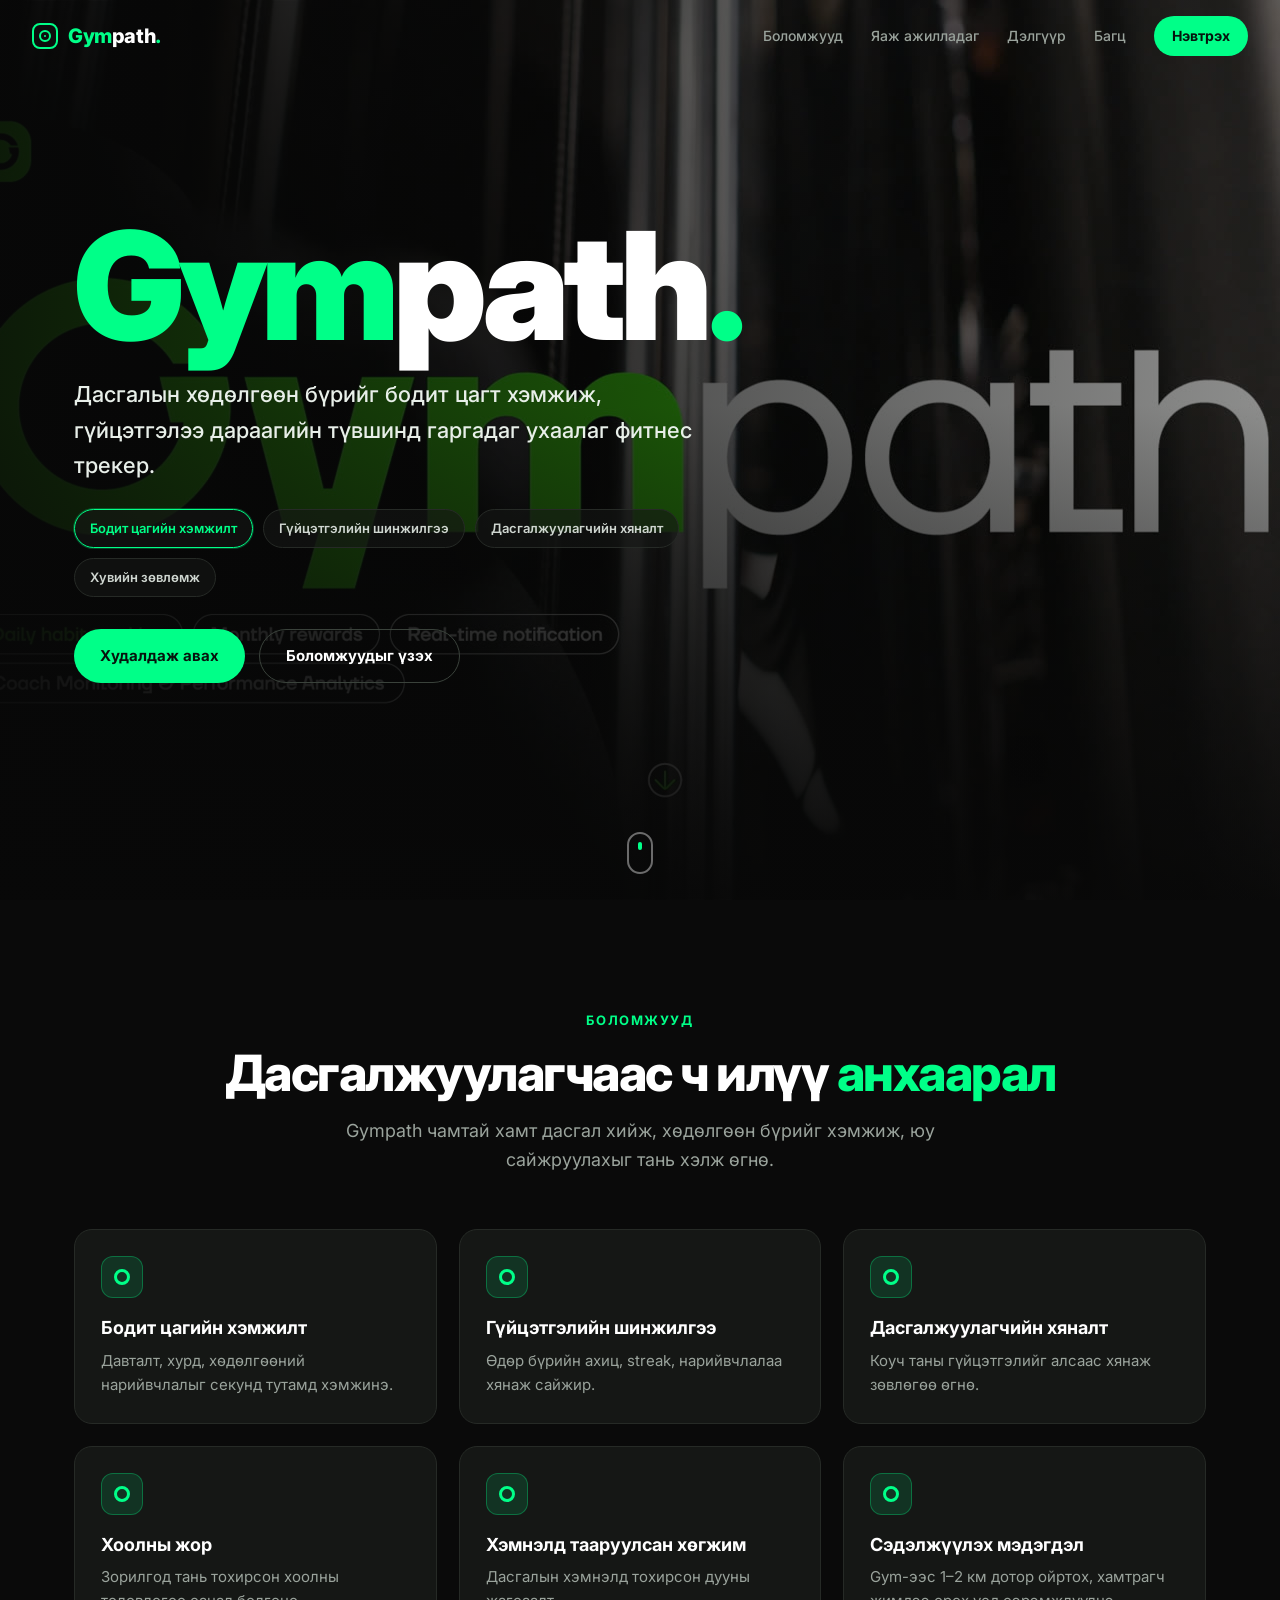
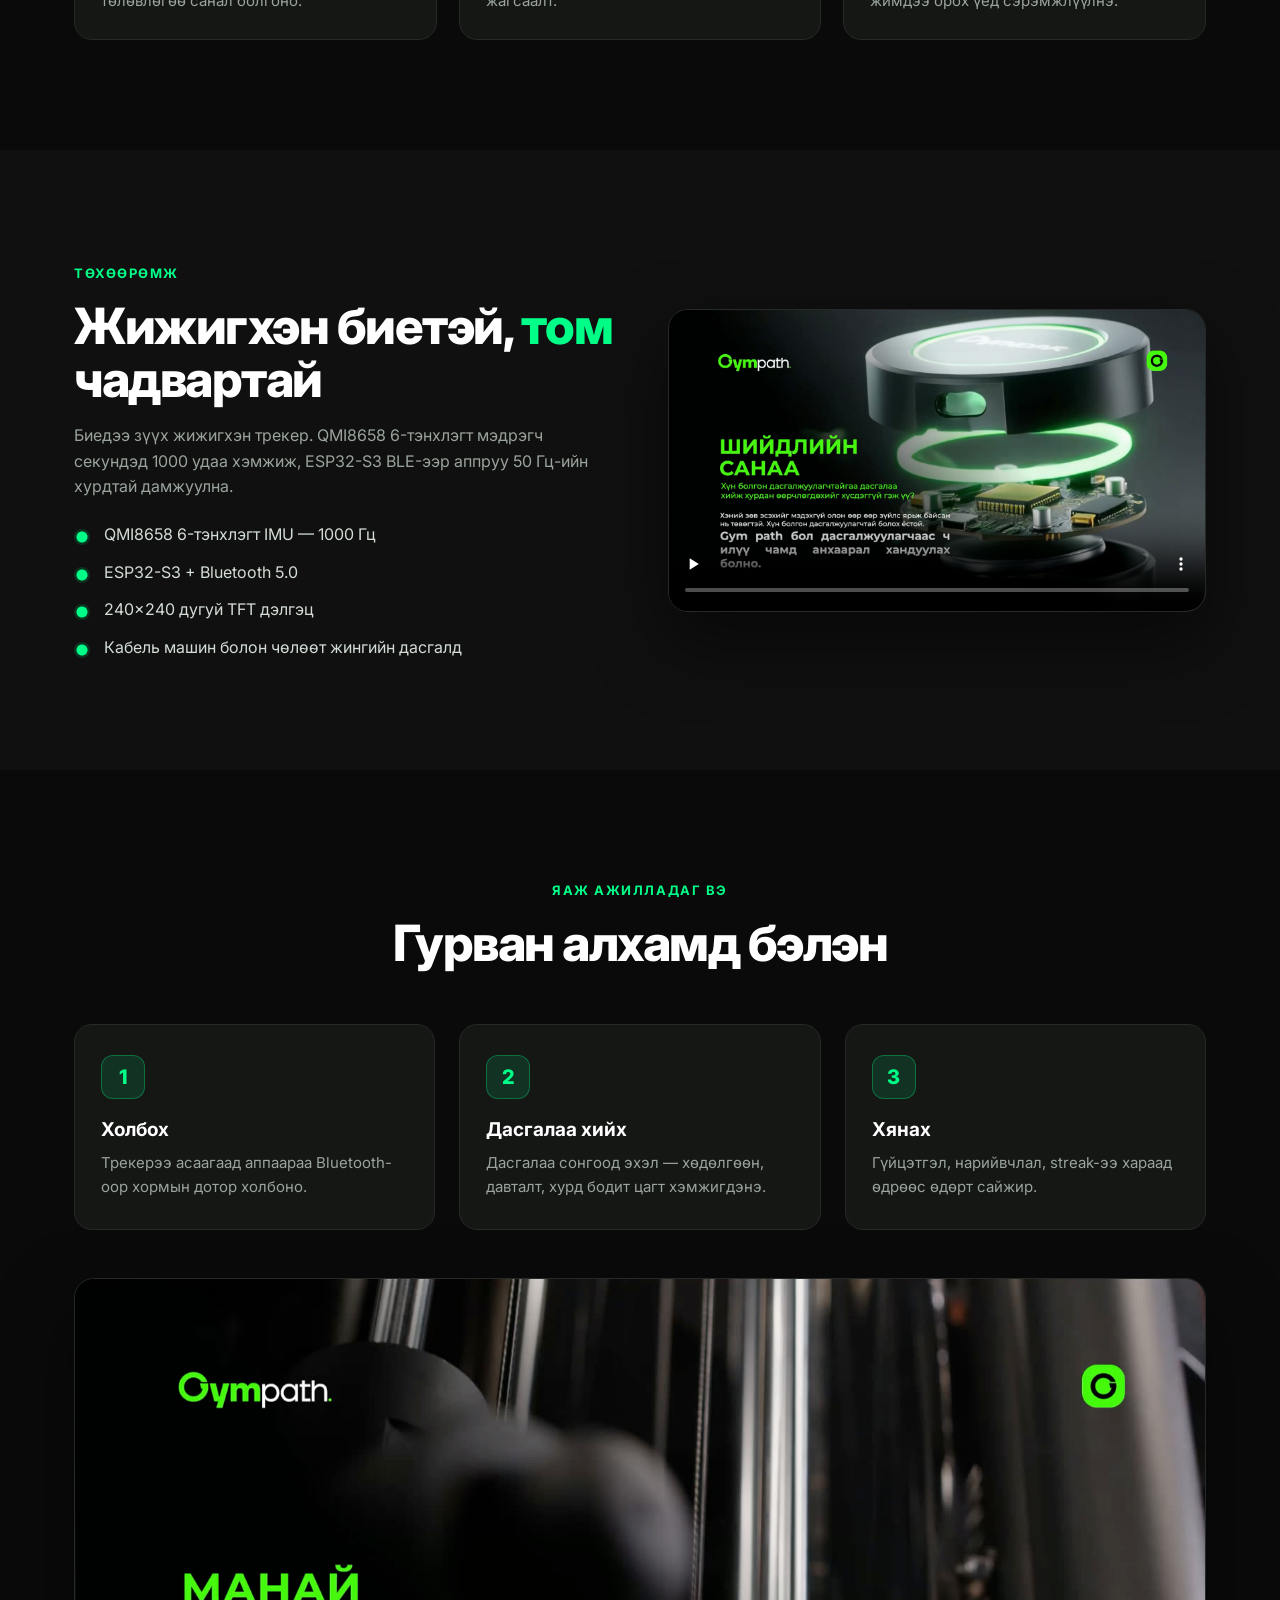
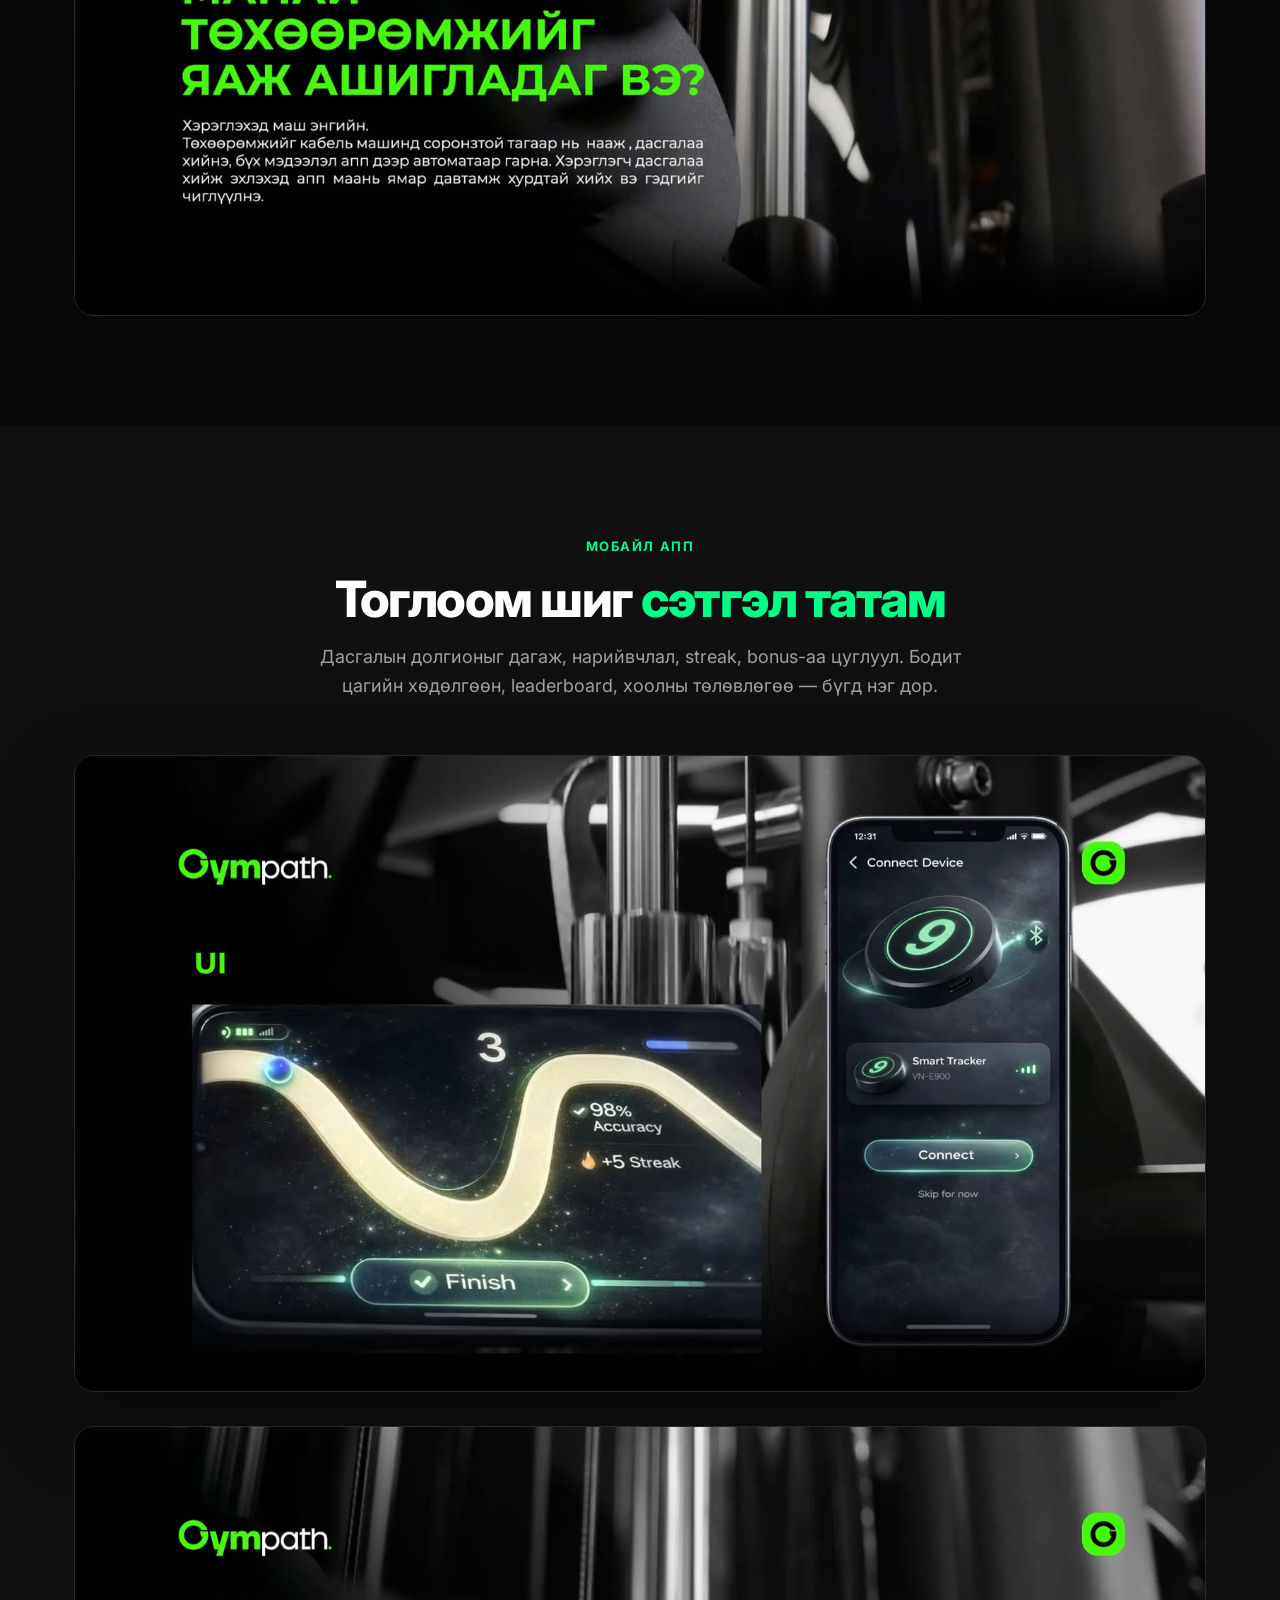
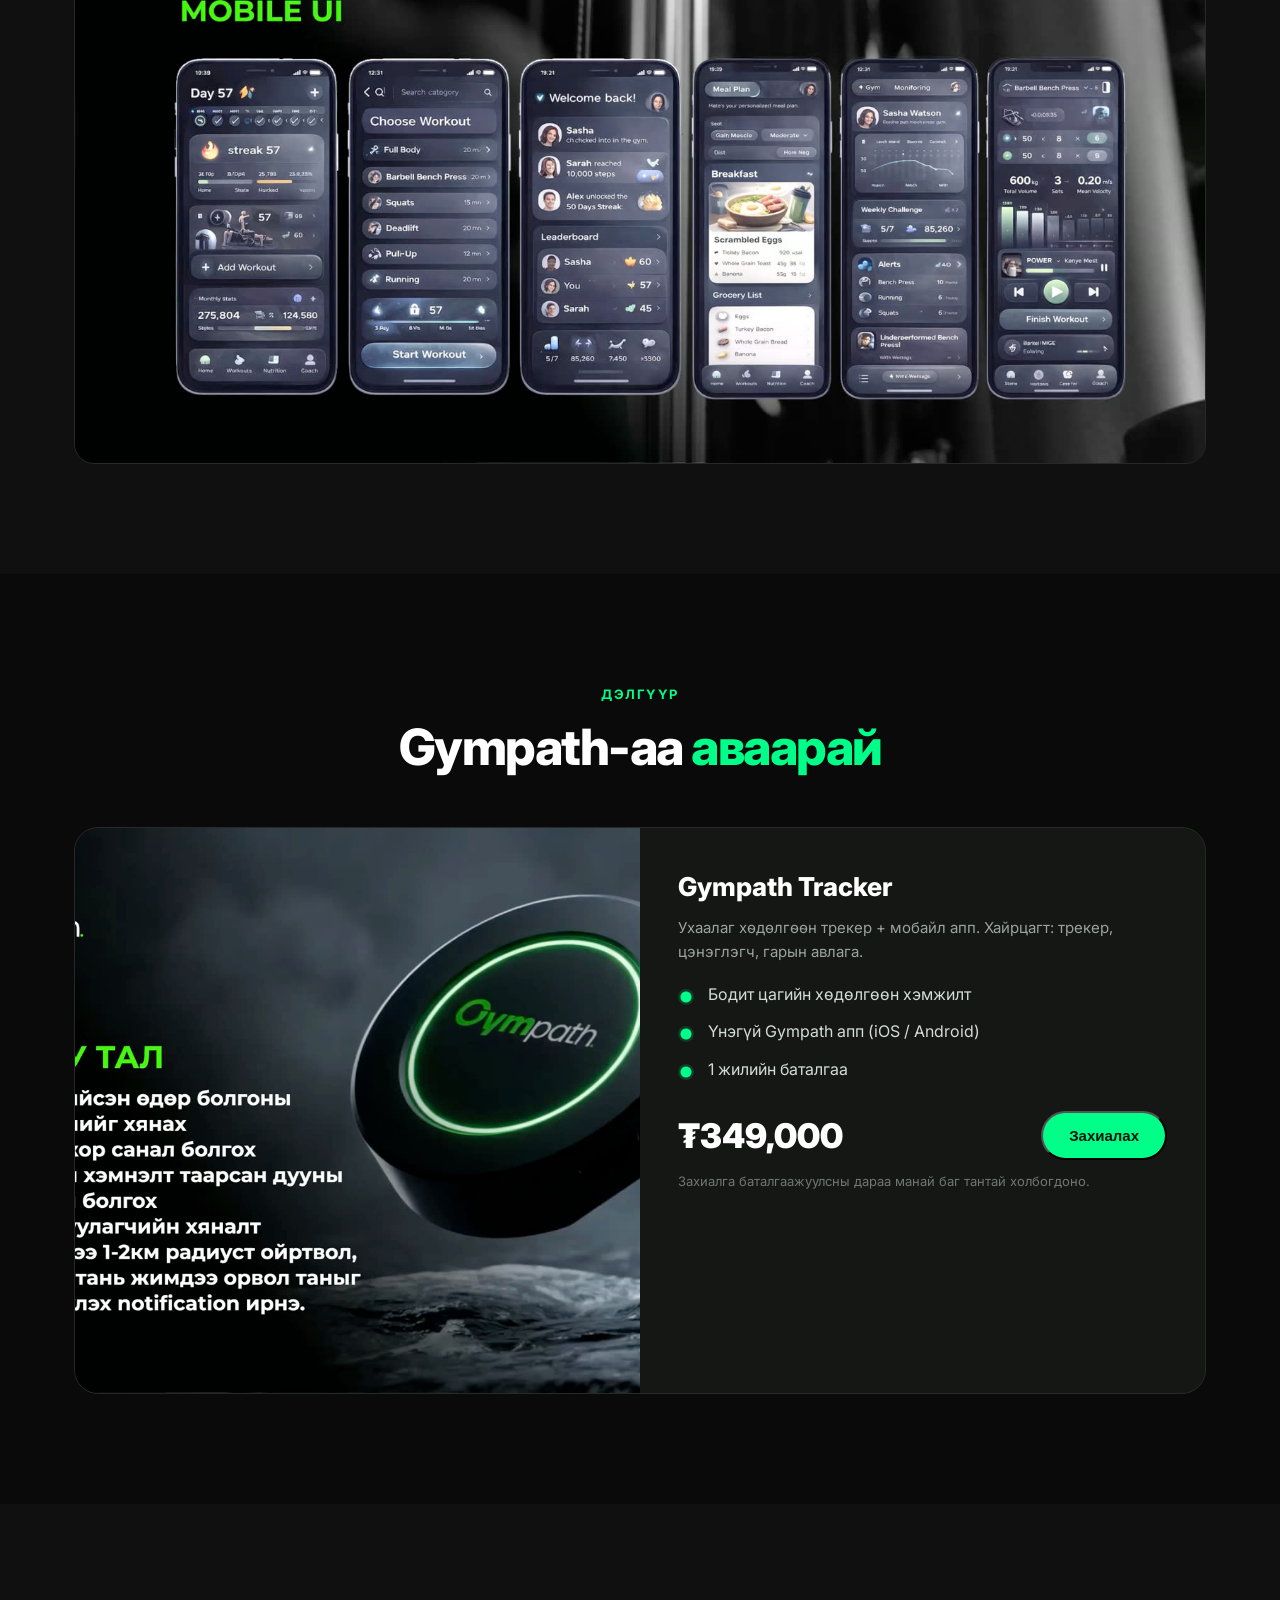
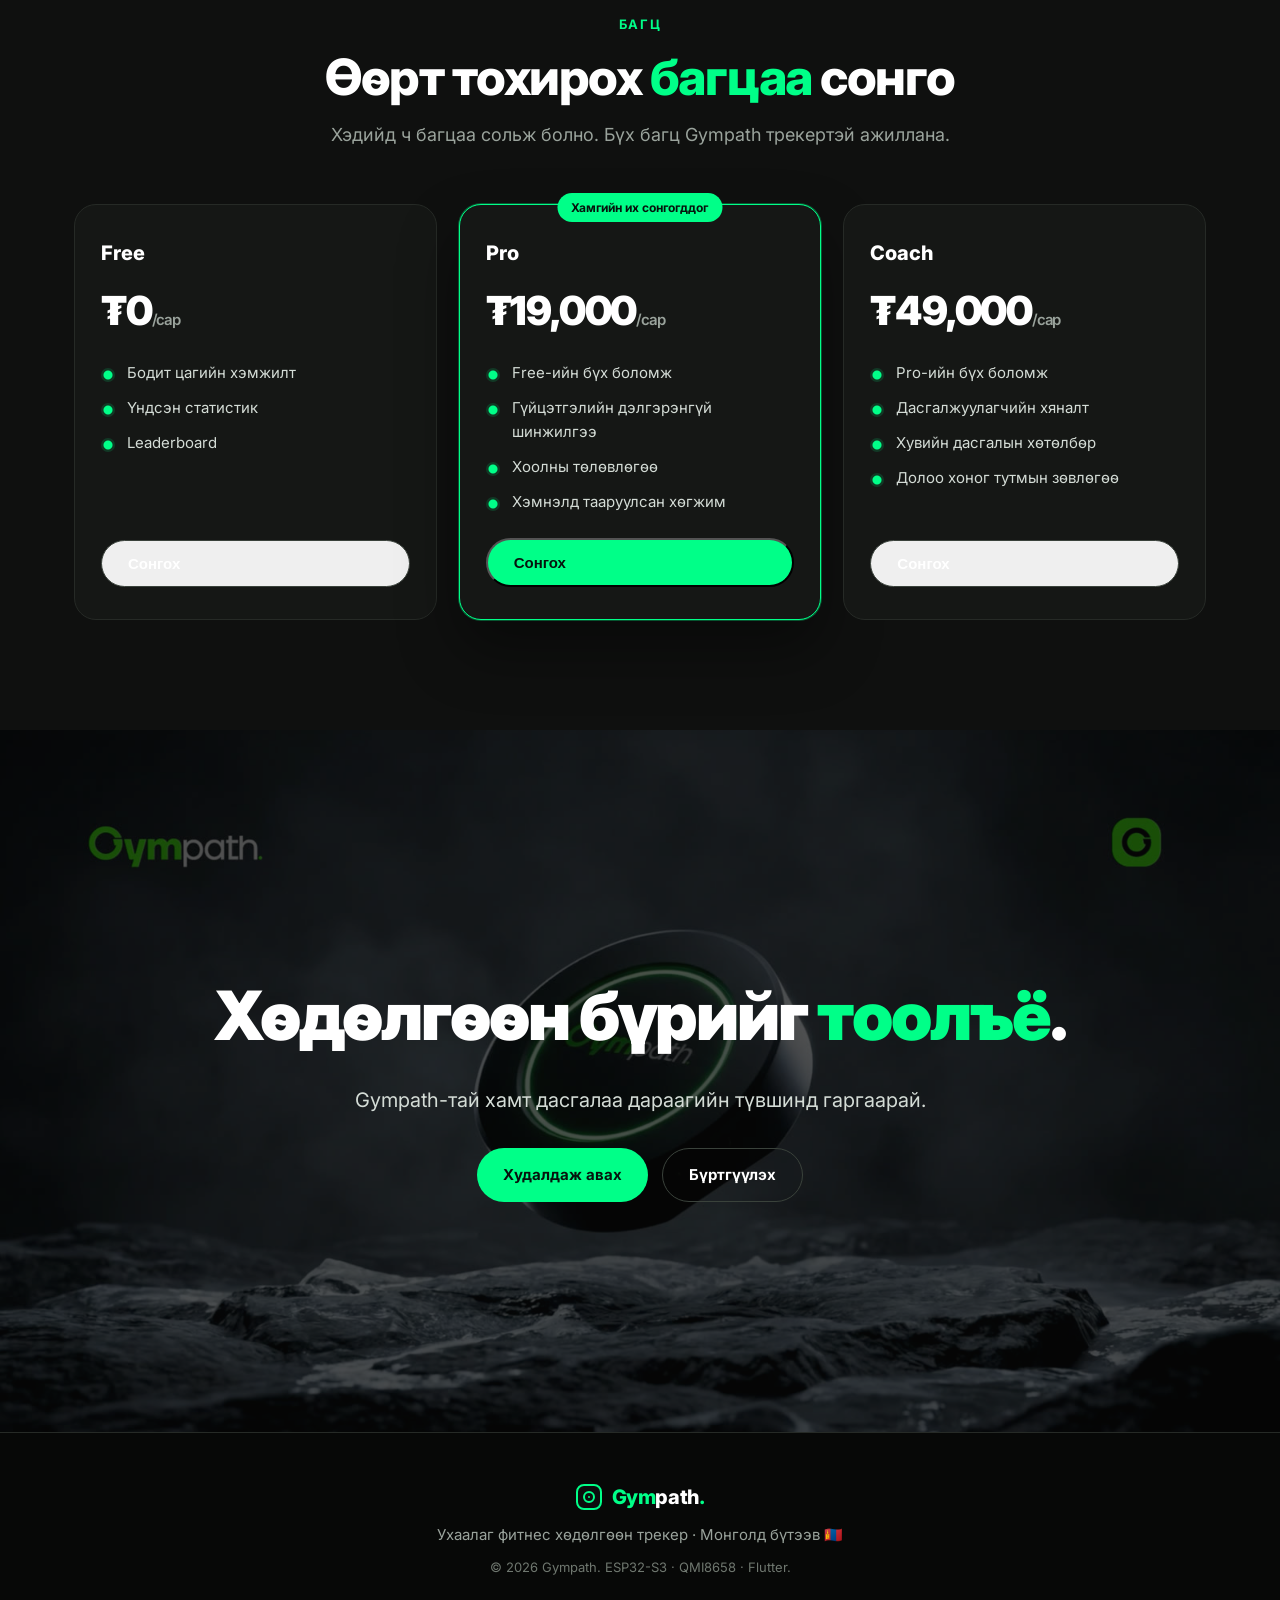
==== index.html @ ac793d1d "Gympath customer landing site: shop, subscription, account, profile" ====
<!DOCTYPE html>
<html lang="mn">
<head>
  <meta charset="UTF-8" />
  <meta name="viewport" content="width=device-width, initial-scale=1.0" />
  <title>Gympath — Ухаалаг фитнес хөдөлгөөн трекер</title>
  <meta name="description" content="Gympath ухаалаг фитнес трекер — дасгалын хөдөлгөөнийг бодит цагт хэмжиж, гүйцэтгэл, давталт, хурдыг тань хянана. Худалдан авах, багц сонгох, бүртгүүлэх." />
  <meta property="og:title" content="Gympath — Ухаалаг фитнес трекер" />
  <meta property="og:description" content="Дасгалын хөдөлгөөнийг бодит цагт хэмждэг ухаалаг трекер." />
  <meta property="og:image" content="assets/img/slide1.jpg" />
  <link rel="icon" href="assets/favicon.svg" type="image/svg+xml" />
  <link rel="preconnect" href="https://fonts.googleapis.com" />
  <link rel="preconnect" href="https://fonts.gstatic.com" crossorigin />
  <link href="https://fonts.googleapis.com/css2?family=Inter:wght@400;500;600;700;800;900&display=swap" rel="stylesheet" />
  <link rel="stylesheet" href="assets/css/style.css" />
</head>
<body>
  <header class="nav" id="nav">
    <a class="brand" href="index.html" aria-label="Gympath">
      <span class="brand-mark" aria-hidden="true"></span>
      <span class="brand-word"><span class="g">Gym</span>path<span class="dot">.</span></span>
    </a>
    <nav class="nav-links">
      <a href="#features">Боломжууд</a>
      <a href="#how">Яаж ажилладаг</a>
      <a href="#shop">Дэлгүүр</a>
      <a href="#plans">Багц</a>
      <span id="navAuth"></span>
    </nav>
  </header>

  <!-- HERO -->
  <section class="hero" id="top">
    <video class="hero-video" autoplay muted loop playsinline poster="assets/img/slide1.jpg">
      <source src="assets/video/slide1.mp4" type="video/mp4" />
    </video>
    <div class="hero-overlay"></div>
    <div class="hero-content reveal">
      <div class="hero-logo"><span class="g">Gym</span><span class="w">path</span><span class="dot">.</span></div>
      <p class="hero-tagline">Дасгалын хөдөлгөөн бүрийг бодит цагт хэмжиж, гүйцэтгэлээ
        дараагийн түвшинд гаргадаг ухаалаг фитнес трекер.</p>
      <div class="pills">
        <span class="pill on">Бодит цагийн хэмжилт</span>
        <span class="pill">Гүйцэтгэлийн шинжилгээ</span>
        <span class="pill">Дасгалжуулагчийн хяналт</span>
        <span class="pill">Хувийн зөвлөмж</span>
      </div>
      <div class="hero-actions">
        <a class="btn btn-primary" href="#shop">Худалдаж авах</a>
        <a class="btn btn-ghost" href="#features">Боломжуудыг үзэх</a>
      </div>
    </div>
    <a class="scroll-hint" href="#features" aria-label="Доош"><span></span></a>
  </section>

  <!-- FEATURES -->
  <section class="section" id="features">
    <div class="wrap">
      <div class="head reveal">
        <span class="eyebrow">Боломжууд</span>
        <h2 class="title">Дасгалжуулагчаас ч илүү <span class="accent">анхаарал</span></h2>
        <p class="lead">Gympath чамтай хамт дасгал хийж, хөдөлгөөн бүрийг хэмжиж, юу сайжруулахыг тань хэлж өгнө.</p>
      </div>
      <div class="feature-grid">
        <div class="fcard reveal"><span class="ic"></span><h3>Бодит цагийн хэмжилт</h3><p>Давталт, хурд, хөдөлгөөний нарийвчлалыг секунд тутамд хэмжинэ.</p></div>
        <div class="fcard reveal"><span class="ic"></span><h3>Гүйцэтгэлийн шинжилгээ</h3><p>Өдөр бүрийн ахиц, streak, нарийвчлалаа хянаж сайжир.</p></div>
        <div class="fcard reveal"><span class="ic"></span><h3>Дасгалжуулагчийн хяналт</h3><p>Коуч таны гүйцэтгэлийг алсаас хянаж зөвлөгөө өгнө.</p></div>
        <div class="fcard reveal"><span class="ic"></span><h3>Хоолны жор</h3><p>Зорилгод тань тохирсон хоолны төлөвлөгөө санал болгоно.</p></div>
        <div class="fcard reveal"><span class="ic"></span><h3>Хэмнэлд тааруулсан хөгжим</h3><p>Дасгалын хэмнэлд тохирсон дууны жагсаалт.</p></div>
        <div class="fcard reveal"><span class="ic"></span><h3>Сэдэлжүүлэх мэдэгдэл</h3><p>Gym-ээс 1–2 км дотор ойртох, хамтрагч жимдээ орох үед сэрэмжлүүлнэ.</p></div>
      </div>
    </div>
  </section>

  <!-- PRODUCT BAND -->
  <section class="section alt" id="product">
    <div class="wrap two-col">
      <div class="col reveal">
        <span class="eyebrow">Төхөөрөмж</span>
        <h2 class="title">Жижигхэн биетэй, <span class="accent">том</span> чадвартай</h2>
        <p class="body">Биедээ зүүх жижигхэн трекер. QMI8658 6-тэнхлэгт мэдрэгч секундэд 1000 удаа
          хэмжиж, ESP32-S3 BLE-ээр аппруу 50 Гц-ийн хурдтай дамжуулна.</p>
        <ul class="checks">
          <li>QMI8658 6-тэнхлэгт IMU — 1000 Гц</li>
          <li>ESP32-S3 + Bluetooth 5.0</li>
          <li>240×240 дугуй TFT дэлгэц</li>
          <li>Кабель машин болон чөлөөт жингийн дасгалд</li>
        </ul>
      </div>
      <div class="col reveal">
        <div class="media-card">
          <video controls preload="none" playsinline poster="assets/img/slide3.jpg">
            <source src="assets/video/slide3.mp4" type="video/mp4" />
          </video>
        </div>
      </div>
    </div>
  </section>

  <!-- HOW -->
  <section class="section" id="how">
    <div class="wrap">
      <div class="head reveal">
        <span class="eyebrow">Яаж ажилладаг вэ</span>
        <h2 class="title">Гурван алхамд бэлэн</h2>
      </div>
      <div class="steps">
        <div class="step reveal"><span class="step-n">1</span><h3>Холбох</h3><p>Трекерээ асаагаад аппаараа Bluetooth-оор хормын дотор холбоно.</p></div>
        <div class="step reveal"><span class="step-n">2</span><h3>Дасгалаа хийх</h3><p>Дасгалаа сонгоод эхэл — хөдөлгөөн, давталт, хурд бодит цагт хэмжигдэнэ.</p></div>
        <div class="step reveal"><span class="step-n">3</span><h3>Хянах</h3><p>Гүйцэтгэл, нарийвчлал, streak-ээ хараад өдрөөс өдөрт сайжир.</p></div>
      </div>
      <div class="media-card wide reveal">
        <video controls preload="none" playsinline poster="assets/img/slide4.jpg">
          <source src="assets/video/slide4.mp4" type="video/mp4" />
        </video>
      </div>
    </div>
  </section>

  <!-- APP -->
  <section class="section alt" id="app">
    <div class="wrap">
      <div class="head reveal">
        <span class="eyebrow">Мобайл апп</span>
        <h2 class="title">Тоглоом шиг <span class="accent">сэтгэл татам</span></h2>
        <p class="lead">Дасгалын долгионыг дагаж, нарийвчлал, streak, bonus-аа цуглуул. Бодит цагийн
          хөдөлгөөн, leaderboard, хоолны төлөвлөгөө — бүгд нэг дор.</p>
      </div>
      <div class="media-card wide reveal">
        <video controls preload="none" playsinline poster="assets/img/slide5.jpg">
          <source src="assets/video/slide5.mp4" type="video/mp4" />
        </video>
      </div>
      <figure class="shot reveal">
        <img src="assets/img/slide12.jpg" alt="Gympath мобайл аппын дэлгэцүүд" loading="lazy" />
      </figure>
    </div>
  </section>

  <!-- SHOP -->
  <section class="section" id="shop">
    <div class="wrap">
      <div class="head reveal">
        <span class="eyebrow">Дэлгүүр</span>
        <h2 class="title">Gympath-аа <span class="accent">аваарай</span></h2>
      </div>
      <div class="shop-card reveal">
        <div class="shop-media">
          <video autoplay muted loop playsinline poster="assets/img/slide6.jpg">
            <source src="assets/video/slide6.mp4" type="video/mp4" />
          </video>
        </div>
        <div class="shop-info">
          <h3>Gympath Tracker</h3>
          <p class="muted">Ухаалаг хөдөлгөөн трекер + мобайл апп. Хайрцагт: трекер, цэнэглэгч, гарын авлага.</p>
          <ul class="checks">
            <li>Бодит цагийн хөдөлгөөн хэмжилт</li>
            <li>Үнэгүй Gympath апп (iOS / Android)</li>
            <li>1 жилийн баталгаа</li>
          </ul>
          <div class="price-row">
            <div class="price">₮349,000</div>
            <button class="btn btn-primary" data-buy="Gympath Tracker" data-price="349000">Захиалах</button>
          </div>
          <p class="muted small">Захиалга баталгаажуулсны дараа манай баг тантай холбогдоно.</p>
        </div>
      </div>
    </div>
  </section>

  <!-- PLANS -->
  <section class="section alt" id="plans">
    <div class="wrap">
      <div class="head reveal">
        <span class="eyebrow">Багц</span>
        <h2 class="title">Өөрт тохирох <span class="accent">багцаа</span> сонго</h2>
        <p class="lead">Хэдийд ч багцаа сольж болно. Бүх багц Gympath трекертэй ажиллана.</p>
      </div>
      <div class="plan-grid">
        <div class="plan reveal">
          <h3>Free</h3>
          <div class="plan-price">₮0<small>/сар</small></div>
          <ul>
            <li>Бодит цагийн хэмжилт</li>
            <li>Үндсэн статистик</li>
            <li>Leaderboard</li>
          </ul>
          <button class="btn btn-ghost" data-plan="Free">Сонгох</button>
        </div>
        <div class="plan featured reveal">
          <span class="plan-badge">Хамгийн их сонгогддог</span>
          <h3>Pro</h3>
          <div class="plan-price">₮19,000<small>/сар</small></div>
          <ul>
            <li>Free-ийн бүх боломж</li>
            <li>Гүйцэтгэлийн дэлгэрэнгүй шинжилгээ</li>
            <li>Хоолны төлөвлөгөө</li>
            <li>Хэмнэлд тааруулсан хөгжим</li>
          </ul>
          <button class="btn btn-primary" data-plan="Pro">Сонгох</button>
        </div>
        <div class="plan reveal">
          <h3>Coach</h3>
          <div class="plan-price">₮49,000<small>/сар</small></div>
          <ul>
            <li>Pro-ийн бүх боломж</li>
            <li>Дасгалжуулагчийн хяналт</li>
            <li>Хувийн дасгалын хөтөлбөр</li>
            <li>Долоо хоног тутмын зөвлөгөө</li>
          </ul>
          <button class="btn btn-ghost" data-plan="Coach">Сонгох</button>
        </div>
      </div>
    </div>
  </section>

  <!-- CTA -->
  <section class="cta" id="cta">
    <video class="cta-video" autoplay muted loop playsinline poster="assets/img/slide14.jpg">
      <source src="assets/video/slide14.mp4" type="video/mp4" />
    </video>
    <div class="cta-overlay"></div>
    <div class="cta-content reveal">
      <h2>Хөдөлгөөн бүрийг <span class="accent">тоолъё</span>.</h2>
      <p>Gympath-тай хамт дасгалаа дараагийн түвшинд гаргаарай.</p>
      <div class="hero-actions">
        <a class="btn btn-primary" href="#shop">Худалдаж авах</a>
        <a class="btn btn-ghost" href="account.html">Бүртгүүлэх</a>
      </div>
    </div>
  </section>

  <footer class="footer">
    <div class="wrap foot">
      <a class="brand" href="index.html">
        <span class="brand-mark" aria-hidden="true"></span>
        <span class="brand-word"><span class="g">Gym</span>path<span class="dot">.</span></span>
      </a>
      <p class="muted">Ухаалаг фитнес хөдөлгөөн трекер · Монголд бүтээв 🇲🇳</p>
      <p class="muted small">© <span id="year"></span> Gympath. ESP32-S3 · QMI8658 · Flutter.</p>
    </div>
  </footer>

  <div id="toast" class="toast" role="status" aria-live="polite"></div>

  <script src="assets/js/auth.js"></script>
  <script src="assets/js/main.js"></script>
</body>
</html>
---- assets/css/style.css ----
:root{
  --bg:#0a0a0a; --bg2:#0f100f; --card:#151715; --line:#262a26;
  --green:#00ff88; --green-dim:#00cc6a; --text:#ffffff; --muted:#9aa39c;
  --maxw:1180px;
}
*{box-sizing:border-box;margin:0;padding:0}
html{scroll-behavior:smooth}
body{
  background:var(--bg); color:var(--text);
  font-family:'Inter',system-ui,-apple-system,Segoe UI,Roboto,sans-serif;
  line-height:1.6; -webkit-font-smoothing:antialiased; overflow-x:hidden;
}
a{color:inherit;text-decoration:none}
img,video{display:block;max-width:100%}
.accent{color:var(--green)}
.wrap{max-width:var(--maxw);margin:0 auto;padding:0 24px;width:100%}

/* ---------- brand ---------- */
.brand{display:flex;align-items:center;gap:10px;font-weight:800}
.brand-mark{width:26px;height:26px;border-radius:8px;background:#0d0d0d;border:2px solid var(--green);
  position:relative;flex:none}
.brand-mark::before{content:"";position:absolute;inset:5px;border-radius:50%;border:2.5px solid var(--green)}
.brand-mark::after{content:"";position:absolute;inset:10px;border-radius:50%;background:var(--green)}
.brand-word{font-size:20px;letter-spacing:-.02em}
.brand-word .g{color:var(--green)}
.brand-word .dot{color:var(--green)}

/* ---------- nav ---------- */
.nav{position:fixed;top:0;left:0;right:0;z-index:50;display:flex;align-items:center;
  justify-content:space-between;padding:16px 32px;transition:background .3s,backdrop-filter .3s,border-color .3s;
  border-bottom:1px solid transparent}
.nav.scrolled{background:rgba(10,10,10,.82);backdrop-filter:blur(14px);border-bottom-color:var(--line)}
.nav-links{display:flex;align-items:center;gap:28px;font-size:14px;font-weight:500}
.nav-links a{color:var(--muted);transition:color .2s}
.nav-links a:hover{color:var(--text)}
.nav-cta{padding:9px 18px;border-radius:999px;background:var(--green);color:#06140d!important;font-weight:700}
.nav-cta:hover{background:#3affa3}

/* ---------- hero ---------- */
.hero{position:relative;min-height:100vh;display:flex;align-items:center;overflow:hidden}
.hero-video{position:absolute;inset:0;width:100%;height:100%;object-fit:cover;z-index:0}
.hero-overlay{position:absolute;inset:0;z-index:1;
  background:linear-gradient(90deg,rgba(8,8,8,.92) 0%,rgba(8,8,8,.72) 45%,rgba(8,8,8,.45) 100%),
             linear-gradient(0deg,rgba(8,8,8,.9),transparent 55%)}
.hero-content{position:relative;z-index:2;max-width:var(--maxw);margin:0 auto;padding:0 24px;width:100%}
.hero-logo{font-weight:900;font-size:clamp(56px,12vw,150px);line-height:.92;letter-spacing:-.04em}
.hero-logo .g{color:var(--green)}
.hero-logo .w{color:#fff}
.hero-logo .dot{color:var(--green)}
.hero-tagline{margin-top:22px;font-size:clamp(16px,2.4vw,22px);color:#e8efe9;max-width:620px;font-weight:500}
.pills{display:flex;flex-wrap:wrap;gap:10px;margin-top:26px;max-width:640px}
.pill{font-size:13px;font-weight:600;padding:8px 15px;border-radius:999px;border:1px solid var(--line);
  background:rgba(20,23,20,.6);color:#cfd6d0;white-space:nowrap}
.pill.on{border-color:var(--green);color:var(--green);box-shadow:0 0 0 1px rgba(0,255,136,.25)}
.hero-actions{display:flex;flex-wrap:wrap;gap:14px;margin-top:32px}
.btn{display:inline-flex;align-items:center;gap:8px;padding:14px 26px;border-radius:999px;
  font-weight:700;font-size:15px;transition:transform .15s,background .2s,border-color .2s}
.btn:hover{transform:translateY(-2px)}
.btn-primary{background:var(--green);color:#06140d}
.btn-primary:hover{background:#3affa3}
.btn-ghost{border:1px solid #3a423b;color:#fff}
.btn-ghost:hover{border-color:var(--green);color:var(--green)}
.scroll-hint{position:absolute;bottom:26px;left:50%;transform:translateX(-50%);z-index:2;
  width:26px;height:42px;border:2px solid rgba(255,255,255,.4);border-radius:14px}
.scroll-hint span{position:absolute;top:8px;left:50%;width:4px;height:8px;background:var(--green);
  border-radius:2px;transform:translateX(-50%);animation:scroll 1.6s infinite}
@keyframes scroll{0%{opacity:0;top:8px}40%{opacity:1}80%{opacity:0;top:22px}100%{opacity:0}}

/* ---------- sections ---------- */
.section{padding:110px 0;position:relative}
.section.alt{background:var(--bg2)}
.eyebrow{display:inline-block;font-size:13px;font-weight:700;letter-spacing:.12em;text-transform:uppercase;
  color:var(--green);margin-bottom:16px}
.title{font-size:clamp(30px,4.4vw,50px);font-weight:800;letter-spacing:-.03em;line-height:1.05}
.lead{margin-top:18px;color:var(--muted);font-size:clamp(15px,1.8vw,18px);max-width:680px}
.body{margin-top:18px;color:var(--muted);font-size:16px;max-width:520px}
.head{text-align:center;margin-bottom:54px;display:flex;flex-direction:column;align-items:center}
.head .lead{margin-left:auto;margin-right:auto;text-align:center}

.two-col{display:grid;grid-template-columns:1fr 1fr;gap:56px;align-items:center}
.two-col.reverse .col:first-child{order:2}

/* question cards */
.qcard{margin-top:16px;padding:16px 20px;border-radius:14px;background:var(--card);
  border:1px solid var(--line);border-left:3px solid var(--green);font-weight:600;color:#eaf1ec}

/* checks / advantages lists */
.checks{margin-top:22px;list-style:none;display:flex;flex-direction:column;gap:12px}
.checks li{position:relative;padding-left:30px;color:#d4dcd6}
.checks li::before{content:"";position:absolute;left:0;top:7px;width:16px;height:16px;border-radius:50%;
  background:radial-gradient(circle,var(--green) 0 5px,transparent 6px),rgba(0,255,136,.15)}
.adv{margin-top:24px;list-style:none;display:flex;flex-direction:column;gap:20px}
.adv li{display:flex;gap:16px;align-items:flex-start}
.adv .ic{flex:none;width:40px;height:40px;border-radius:12px;background:rgba(0,255,136,.12);
  border:1px solid rgba(0,255,136,.3);position:relative}
.adv .ic::after{content:"";position:absolute;inset:11px;border-radius:50%;border:3px solid var(--green)}
.adv h3{font-size:17px;font-weight:700}
.adv p{color:var(--muted);font-size:15px;margin-top:2px}

/* steps */
.steps{display:grid;grid-template-columns:repeat(3,1fr);gap:24px;margin-bottom:48px}
.step{background:var(--card);border:1px solid var(--line);border-radius:18px;padding:30px 26px}
.step-n{display:inline-flex;align-items:center;justify-content:center;width:44px;height:44px;border-radius:12px;
  background:rgba(0,255,136,.12);color:var(--green);font-weight:800;font-size:20px;margin-bottom:16px;
  border:1px solid rgba(0,255,136,.3)}
.step h3{font-size:19px;font-weight:700;margin-bottom:6px}
.step p{color:var(--muted);font-size:15px}

/* media cards */
.media-card{border-radius:20px;overflow:hidden;border:1px solid var(--line);background:#000;
  box-shadow:0 30px 70px rgba(0,0,0,.5)}
.media-card video{width:100%;height:100%;object-fit:cover;aspect-ratio:16/9;background:#000}
.media-card.tall video{aspect-ratio:4/5}
.media-card.wide{margin-top:18px}
.media-card.wide video{aspect-ratio:16/9}

/* app screenshot */
.shot{margin-top:34px;border-radius:20px;overflow:hidden;border:1px solid var(--line);background:#0c0e0c}
.shot img{width:100%}
.shot figcaption{padding:16px 20px;color:var(--muted);font-size:14px;text-align:center}

/* stats */
.stats{display:grid;grid-template-columns:repeat(4,1fr);gap:20px;margin-bottom:44px}
.stat{background:var(--card);border:1px solid var(--line);border-radius:18px;padding:28px 22px;text-align:center}
.stat b{display:block;font-size:clamp(38px,5vw,56px);font-weight:900;color:var(--green);letter-spacing:-.03em;line-height:1}
.stat b small{font-size:18px;font-weight:700;margin-left:4px;color:var(--green-dim)}
.stat span{display:block;margin-top:10px;color:var(--muted);font-size:14px}

/* ---------- CTA ---------- */
.cta{position:relative;min-height:78vh;display:flex;align-items:center;justify-content:center;
  text-align:center;overflow:hidden}
.cta-video{position:absolute;inset:0;width:100%;height:100%;object-fit:cover;z-index:0}
.cta-overlay{position:absolute;inset:0;z-index:1;background:rgba(8,8,8,.7)}
.cta-content{position:relative;z-index:2;padding:0 24px}
.cta-content h2{font-size:clamp(34px,6vw,68px);font-weight:900;letter-spacing:-.03em}
.cta-content p{margin-top:14px;color:#d4dcd6;font-size:clamp(16px,2vw,20px)}
.cta-content .hero-actions{justify-content:center}

/* ---------- footer ---------- */
.footer{background:#070807;border-top:1px solid var(--line);padding:48px 0}
.foot{display:flex;flex-direction:column;align-items:center;gap:10px;text-align:center}
.muted{color:var(--muted);font-size:15px}
.muted.small{font-size:13px;color:#6f776f}

/* ---------- reveal ---------- */
.reveal{opacity:0;transform:translateY(26px);transition:opacity .7s ease,transform .7s ease}
.reveal.in{opacity:1;transform:none}

/* ---------- responsive ---------- */
@media(max-width:860px){
  .nav{padding:14px 20px}
  .nav-links{gap:16px}
  .nav-links a:not(.nav-cta){display:none}
  .two-col{grid-template-columns:1fr;gap:32px}
  .two-col.reverse .col:first-child{order:0}
  .steps{grid-template-columns:1fr}
  .stats{grid-template-columns:repeat(2,1fr)}
  .section{padding:80px 0}
}
@media(prefers-reduced-motion:reduce){
  .reveal{opacity:1;transform:none;transition:none}
  .scroll-hint span{animation:none}
}

/* ---------- nav auth ---------- */
#navAuth{display:inline-flex;align-items:center;gap:18px}
.nav-user{color:#fff!important;font-weight:600}
.nav-user:hover{color:var(--green)!important}

/* ---------- feature grid ---------- */
.feature-grid{display:grid;grid-template-columns:repeat(3,1fr);gap:22px}
.fcard{background:var(--card);border:1px solid var(--line);border-radius:18px;padding:26px}
.fcard .ic{display:block;width:42px;height:42px;border-radius:12px;background:rgba(0,255,136,.12);
  border:1px solid rgba(0,255,136,.3);position:relative;margin-bottom:16px}
.fcard .ic::after{content:"";position:absolute;inset:12px;border-radius:50%;border:3px solid var(--green)}
.fcard h3{font-size:18px;font-weight:700;margin-bottom:6px}
.fcard p{color:var(--muted);font-size:15px}

/* ---------- shop ---------- */
.shop-card{display:grid;grid-template-columns:1fr 1fr;gap:0;border:1px solid var(--line);
  border-radius:24px;overflow:hidden;background:var(--card)}
.shop-media{background:#000}
.shop-media video{width:100%;height:100%;object-fit:cover;aspect-ratio:1/1}
.shop-info{padding:38px}
.shop-info h3{font-size:26px;font-weight:800}
.shop-info .muted{margin-top:8px}
.shop-info .checks{margin-top:18px}
.price-row{display:flex;align-items:center;justify-content:space-between;gap:18px;margin-top:26px;flex-wrap:wrap}
.price{font-size:34px;font-weight:900;color:#fff}

/* ---------- plans ---------- */
.plan-grid{display:grid;grid-template-columns:repeat(3,1fr);gap:22px;align-items:stretch}
.plan{position:relative;background:var(--card);border:1px solid var(--line);border-radius:22px;
  padding:32px 26px;display:flex;flex-direction:column}
.plan.featured{border-color:var(--green);box-shadow:0 0 0 1px rgba(0,255,136,.3),0 30px 60px rgba(0,0,0,.4)}
.plan-badge{position:absolute;top:-12px;left:50%;transform:translateX(-50%);background:var(--green);
  color:#06140d;font-size:12px;font-weight:700;padding:5px 14px;border-radius:999px;white-space:nowrap}
.plan h3{font-size:20px;font-weight:800}
.plan-price{font-size:40px;font-weight:900;margin:10px 0 18px;letter-spacing:-.03em}
.plan-price small{font-size:15px;font-weight:600;color:var(--muted)}
.plan ul{list-style:none;display:flex;flex-direction:column;gap:11px;margin-bottom:24px;flex:1}
.plan ul li{position:relative;padding-left:26px;color:#d4dcd6;font-size:15px}
.plan ul li::before{content:"";position:absolute;left:0;top:7px;width:14px;height:14px;border-radius:50%;
  background:radial-gradient(circle,var(--green) 0 4px,transparent 5px),rgba(0,255,136,.15)}
.btn.full{width:100%;justify-content:center}

/* ---------- toast ---------- */
.toast{position:fixed;left:50%;bottom:28px;transform:translateX(-50%) translateY(20px);z-index:80;
  background:#0f1a13;border:1px solid var(--green);color:#eafff4;padding:14px 22px;border-radius:999px;
  font-weight:600;font-size:15px;opacity:0;pointer-events:none;transition:opacity .3s,transform .3s;
  box-shadow:0 18px 40px rgba(0,0,0,.5)}
.toast.show{opacity:1;transform:translateX(-50%) translateY(0)}

/* ---------- auth ---------- */
.auth-wrap{min-height:100vh;display:flex;align-items:center;justify-content:center;padding:100px 20px 60px}
.auth-card{width:100%;max-width:420px;background:var(--card);border:1px solid var(--line);
  border-radius:24px;padding:30px}
.auth-tabs{display:flex;background:#0e110e;border-radius:14px;padding:5px;margin-bottom:24px}
.auth-tab{flex:1;border:none;background:transparent;color:var(--muted);font-weight:700;font-size:15px;
  padding:11px;border-radius:10px;cursor:pointer;font-family:inherit}
.auth-tab.active{background:var(--green);color:#06140d}
.auth-form{display:flex;flex-direction:column;gap:16px}
.auth-form.hidden{display:none}
.auth-form label{display:flex;flex-direction:column;gap:7px;font-size:14px;font-weight:600;color:#cdd5cf}
.auth-form input{background:#0e110e;border:1px solid var(--line);border-radius:12px;padding:13px 15px;
  color:#fff;font-size:15px;font-family:inherit}
.auth-form input:focus{outline:none;border-color:var(--green)}
.auth-err{color:#ff6b6b;font-size:14px;min-height:18px;margin:-4px 0 0}
.auth-note{text-align:center;margin-top:18px}

/* ---------- profile ---------- */
.profile-wrap{padding:120px 0 80px;min-height:100vh}
.profile-head{display:flex;align-items:center;gap:20px;margin-bottom:40px}
.avatar{width:72px;height:72px;border-radius:20px;background:rgba(0,255,136,.15);border:1px solid rgba(0,255,136,.4);
  display:flex;align-items:center;justify-content:center;font-size:30px;font-weight:900;color:var(--green);flex:none}
.profile-head h1{font-size:28px;font-weight:800}
.profile-grid{display:grid;grid-template-columns:1fr 1fr;gap:22px;margin-bottom:30px}
.panel{background:var(--card);border:1px solid var(--line);border-radius:20px;padding:28px}
.panel h2{font-size:18px;font-weight:700;margin-bottom:16px}
.current-plan{font-size:24px;font-weight:800;color:var(--green);margin-bottom:6px}
.plan-switch{display:flex;gap:10px;margin-top:14px}
.chip{border:1px solid var(--line);background:#0e110e;color:#cdd5cf;font-weight:700;font-size:14px;
  padding:9px 18px;border-radius:999px;cursor:pointer;font-family:inherit}
.chip.active{background:var(--green);color:#06140d;border-color:var(--green)}
.order{display:flex;justify-content:space-between;align-items:center;gap:14px;padding:14px 0;
  border-bottom:1px solid var(--line)}
.order:last-child{border-bottom:none}
.order-price{font-weight:800;color:var(--green);white-space:nowrap}
.profile-actions{display:flex;gap:14px;flex-wrap:wrap}

@media(max-width:860px){
  .feature-grid{grid-template-columns:1fr}
  .shop-card{grid-template-columns:1fr}
  .shop-media video{aspect-ratio:16/9}
  .plan-grid{grid-template-columns:1fr}
  .profile-grid{grid-template-columns:1fr}
}
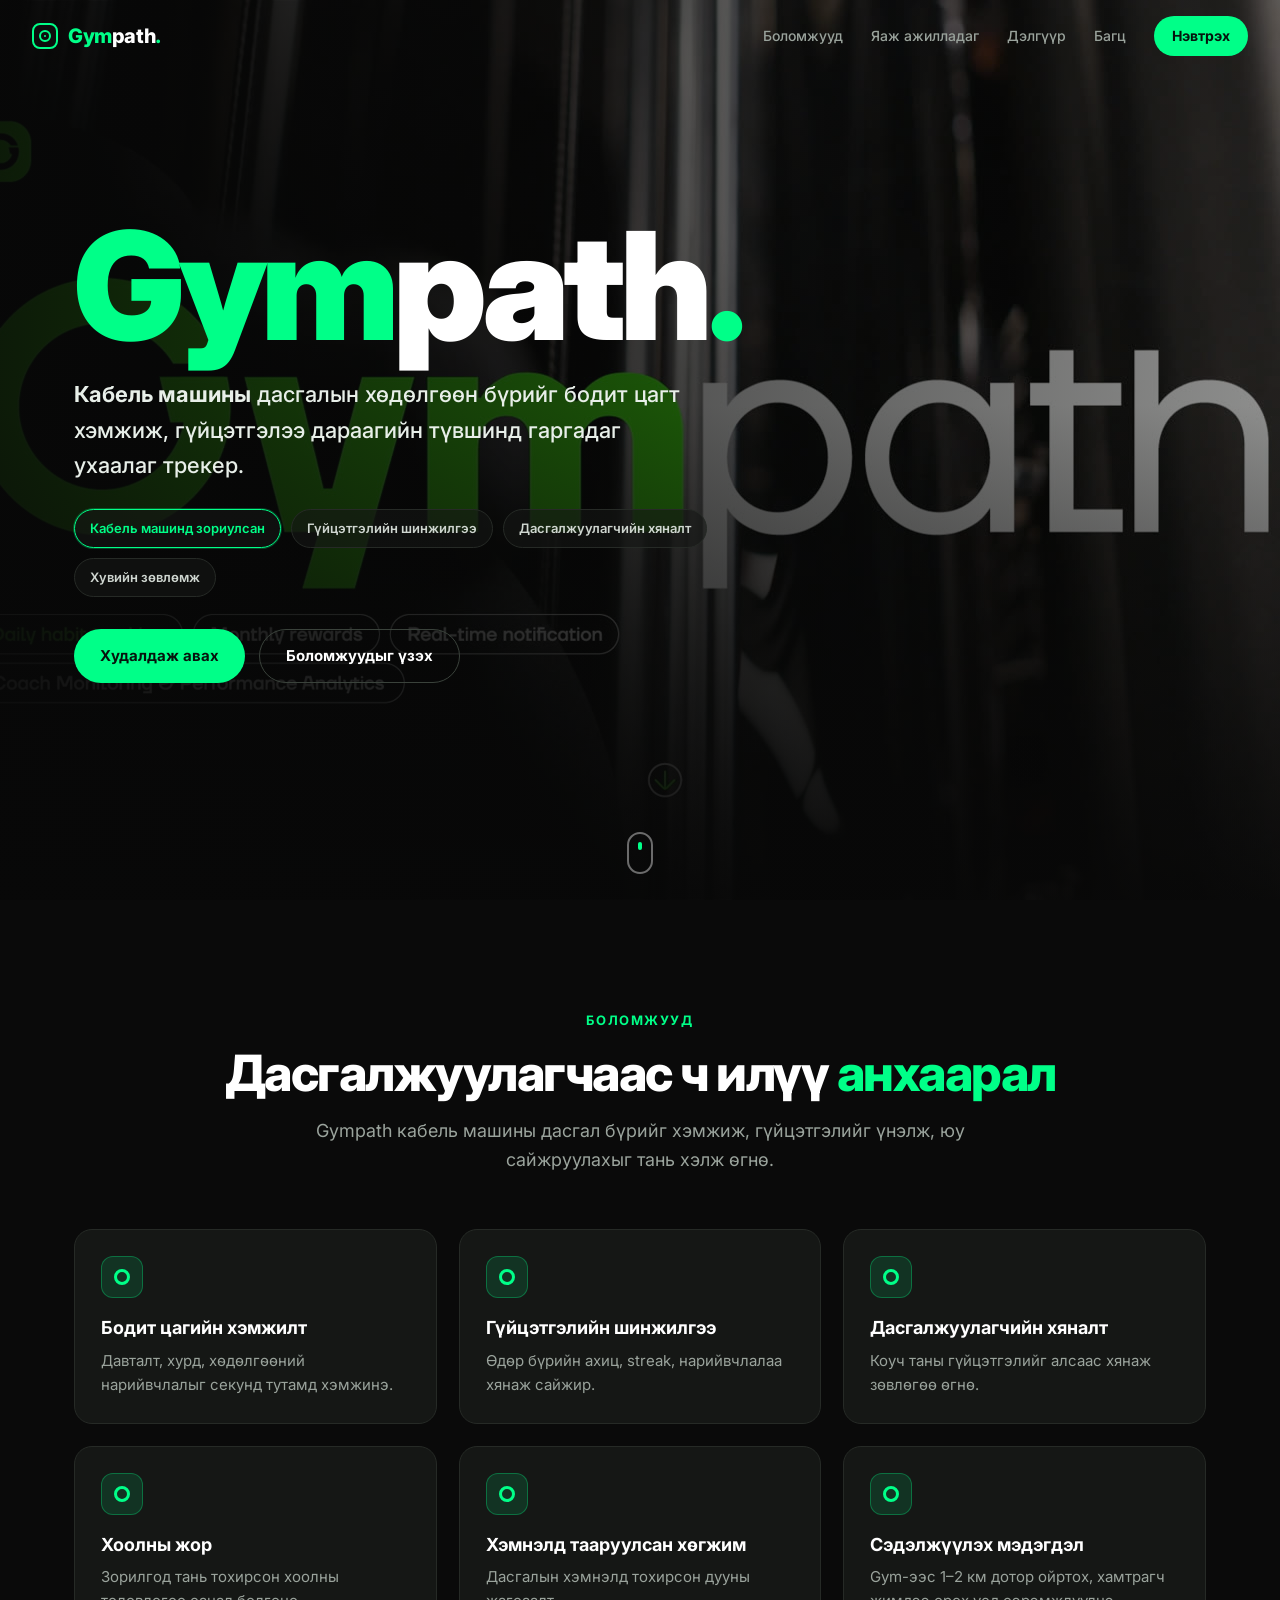
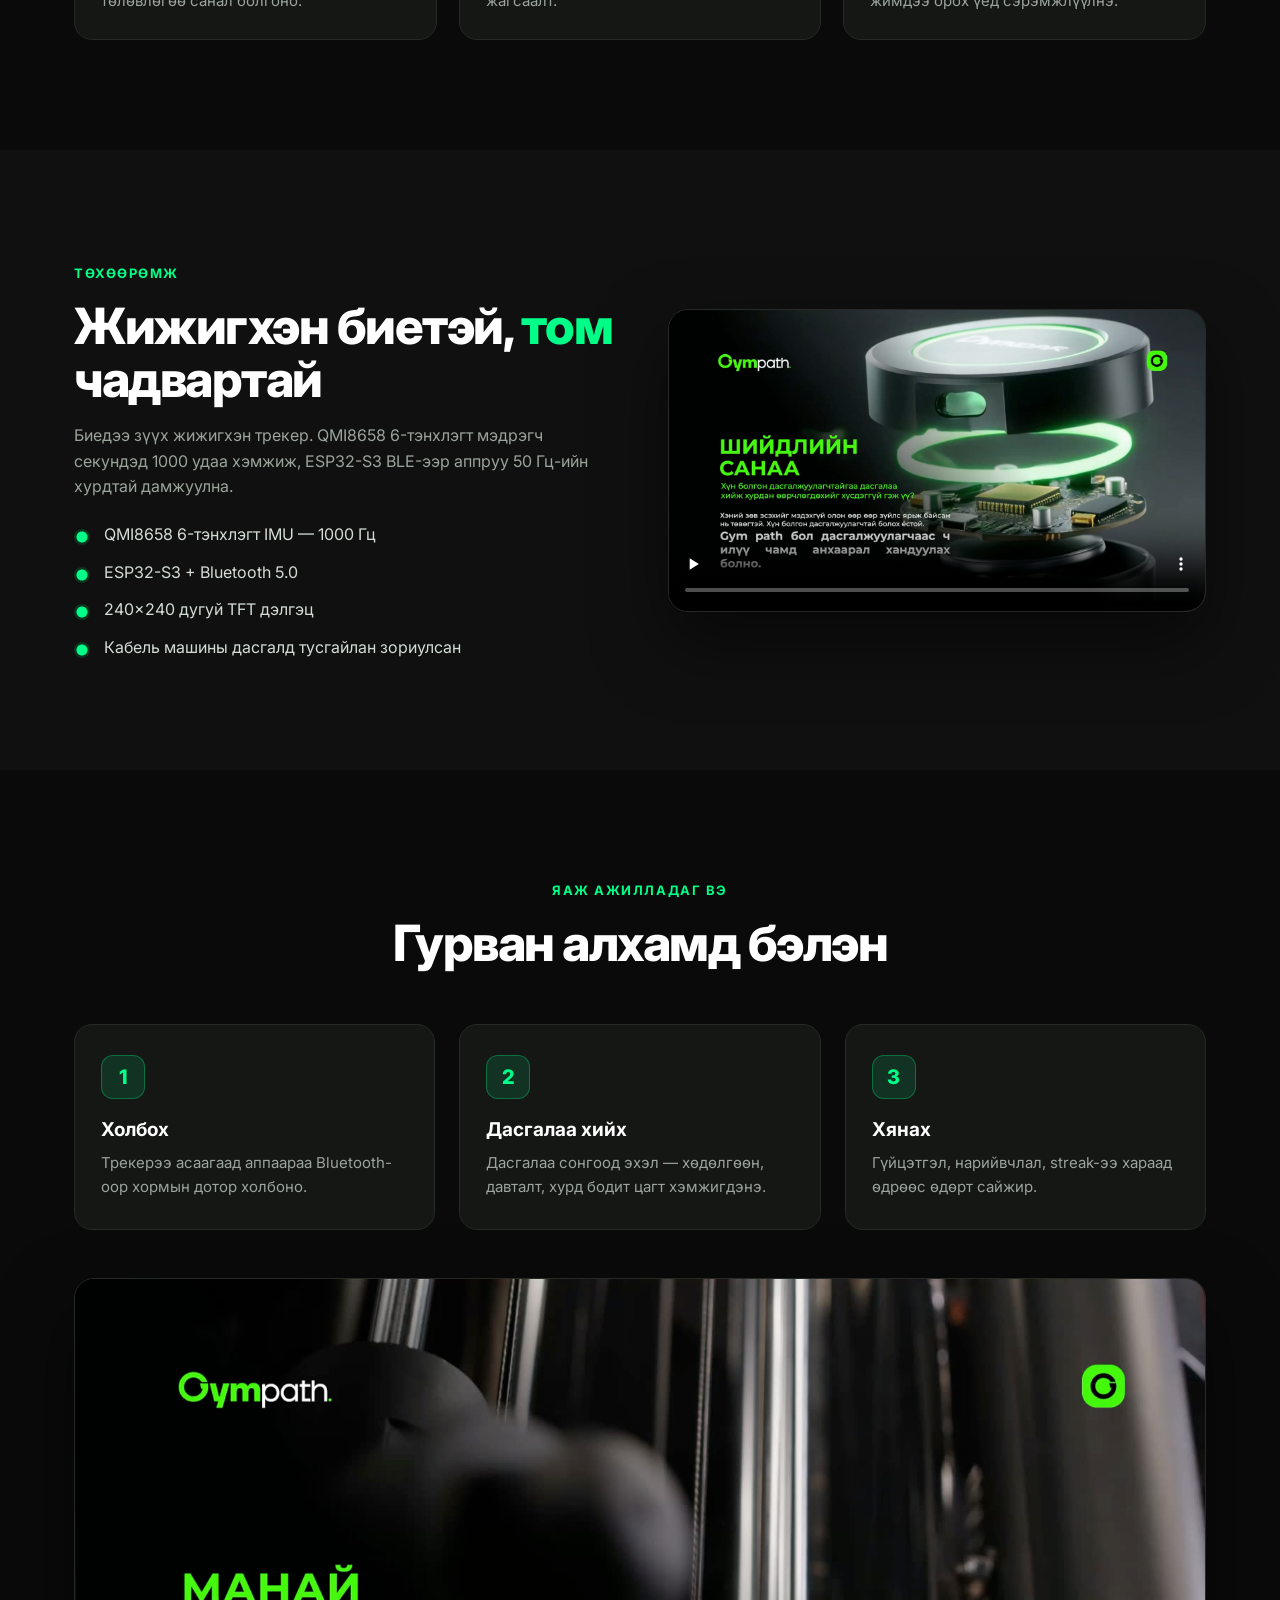
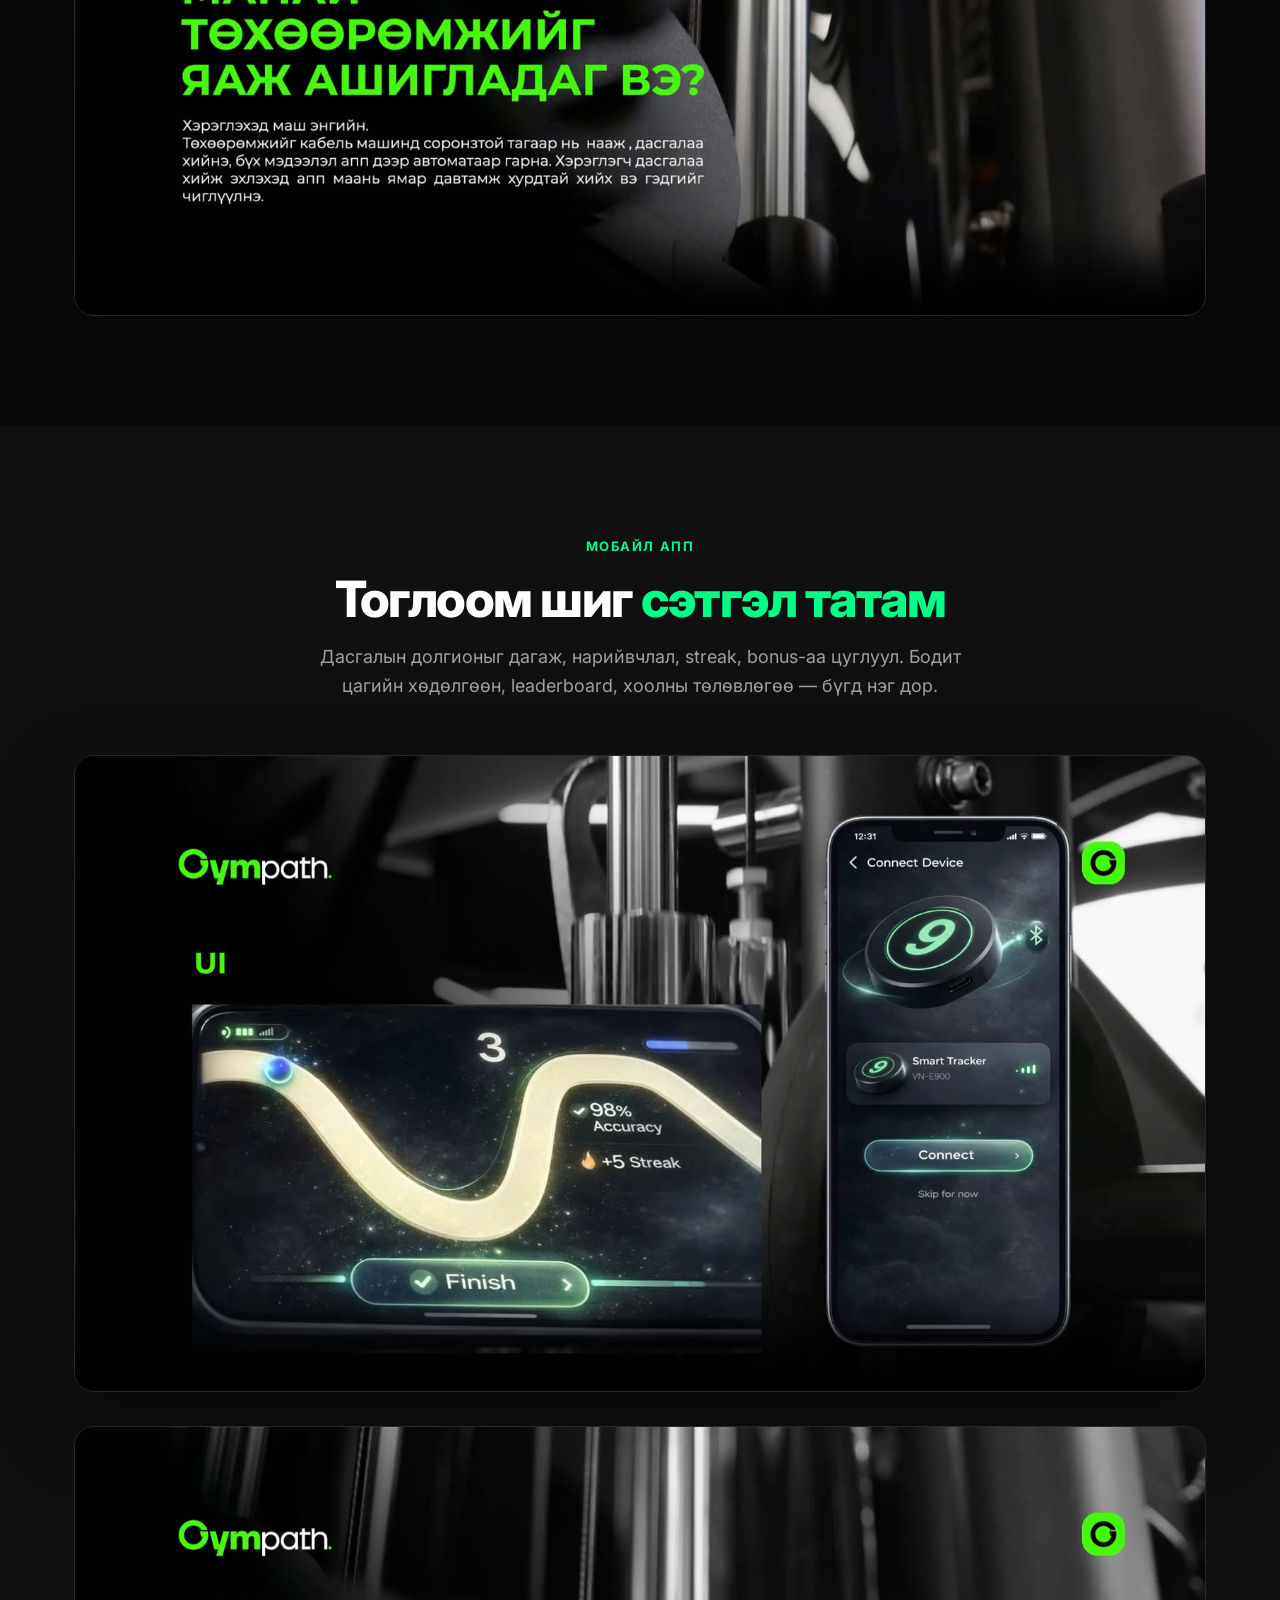
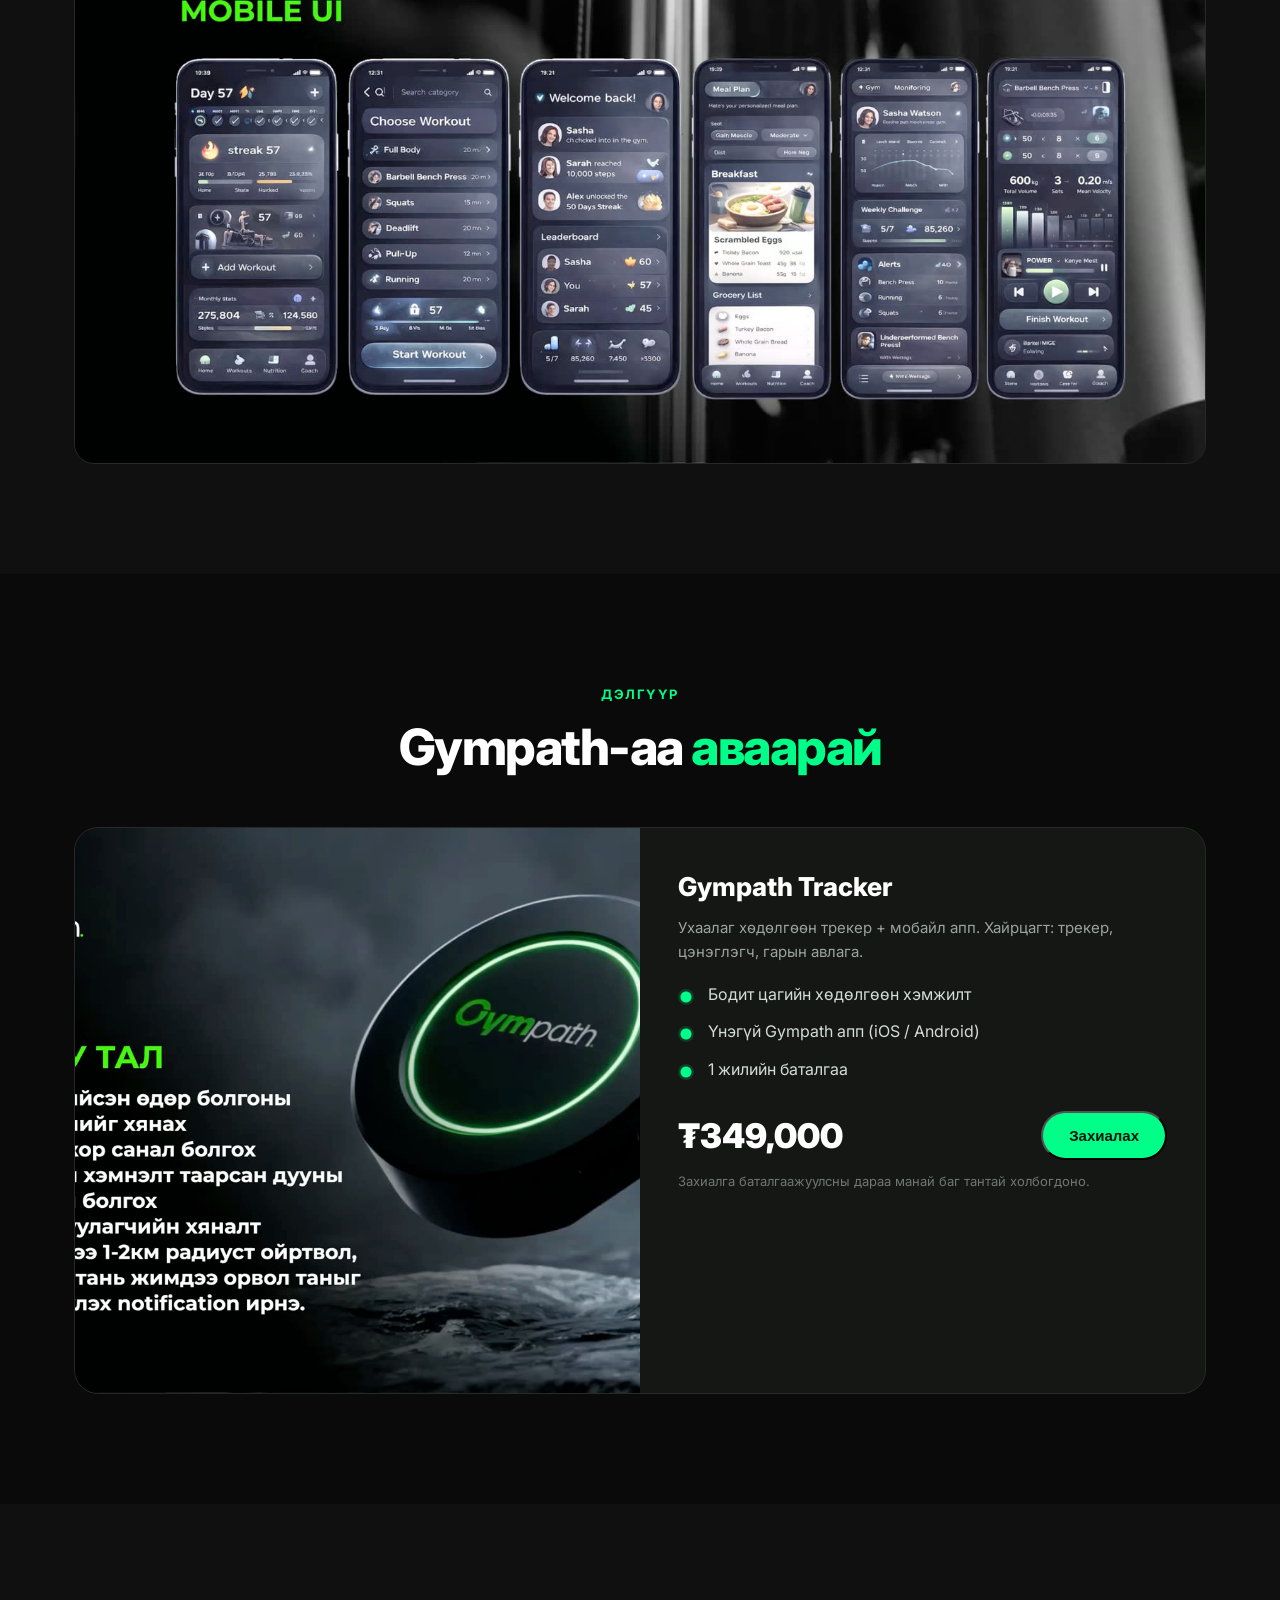
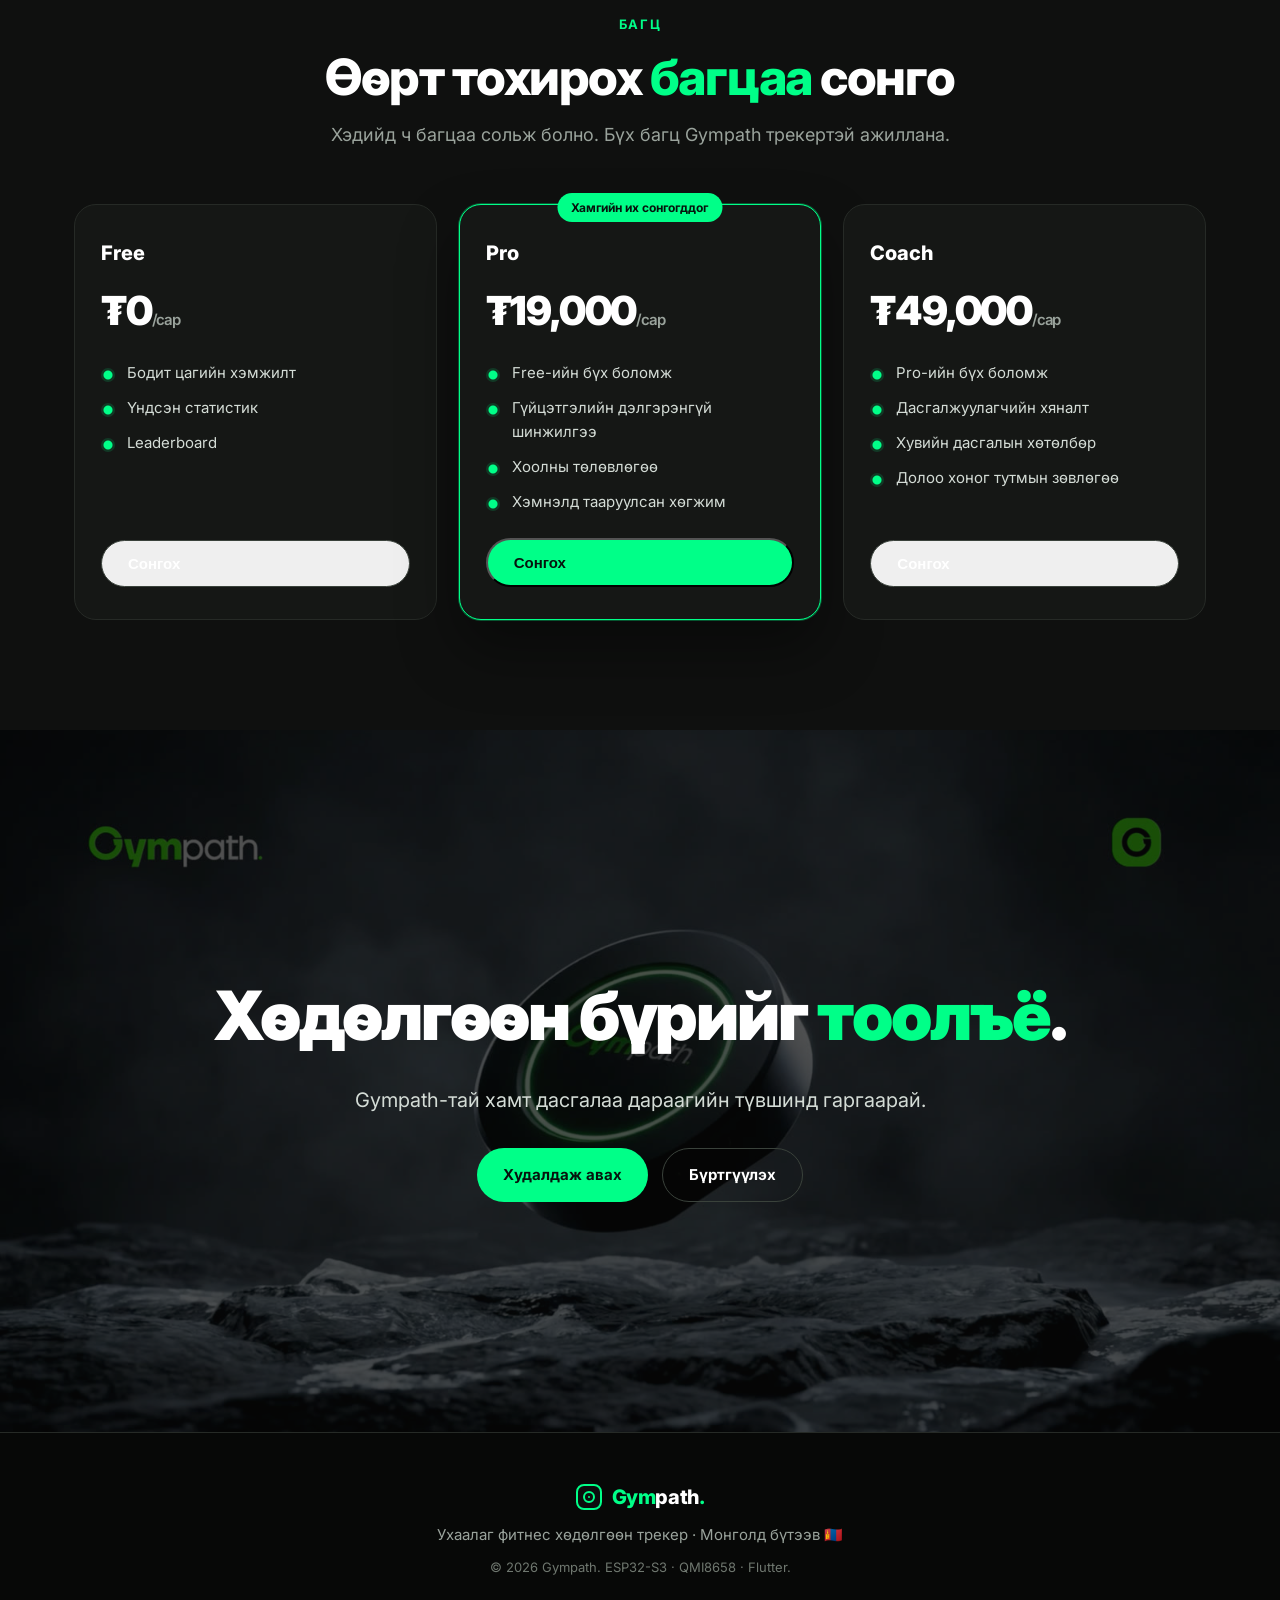
==== commit 4e870d55: "Focus copy on cable-machine exercises" ====
--- a/index.html
+++ b/index.html
@@ -4,7 +4,7 @@
   <meta charset="UTF-8" />
   <meta name="viewport" content="width=device-width, initial-scale=1.0" />
   <title>Gympath — Ухаалаг фитнес хөдөлгөөн трекер</title>
-  <meta name="description" content="Gympath ухаалаг фитнес трекер — дасгалын хөдөлгөөнийг бодит цагт хэмжиж, гүйцэтгэл, давталт, хурдыг тань хянана. Худалдан авах, багц сонгох, бүртгүүлэх." />
+  <meta name="description" content="Gympath — кабель машины дасгалд тусгайлан зориулсан ухаалаг трекер. Хөдөлгөөнийг бодит цагт хэмжиж, гүйцэтгэл, давталт, хурдыг тань хянана. Худалдан авах, багц сонгох, бүртгүүлэх." />
   <meta property="og:title" content="Gympath — Ухаалаг фитнес трекер" />
   <meta property="og:description" content="Дасгалын хөдөлгөөнийг бодит цагт хэмждэг ухаалаг трекер." />
   <meta property="og:image" content="assets/img/slide1.jpg" />
@@ -37,10 +37,10 @@
     <div class="hero-overlay"></div>
     <div class="hero-content reveal">
       <div class="hero-logo"><span class="g">Gym</span><span class="w">path</span><span class="dot">.</span></div>
-      <p class="hero-tagline">Дасгалын хөдөлгөөн бүрийг бодит цагт хэмжиж, гүйцэтгэлээ
-        дараагийн түвшинд гаргадаг ухаалаг фитнес трекер.</p>
+      <p class="hero-tagline"><strong>Кабель машины</strong> дасгалын хөдөлгөөн бүрийг бодит цагт
+        хэмжиж, гүйцэтгэлээ дараагийн түвшинд гаргадаг ухаалаг трекер.</p>
       <div class="pills">
-        <span class="pill on">Бодит цагийн хэмжилт</span>
+        <span class="pill on">Кабель машинд зориулсан</span>
         <span class="pill">Гүйцэтгэлийн шинжилгээ</span>
         <span class="pill">Дасгалжуулагчийн хяналт</span>
         <span class="pill">Хувийн зөвлөмж</span>
@@ -59,7 +59,7 @@
       <div class="head reveal">
         <span class="eyebrow">Боломжууд</span>
         <h2 class="title">Дасгалжуулагчаас ч илүү <span class="accent">анхаарал</span></h2>
-        <p class="lead">Gympath чамтай хамт дасгал хийж, хөдөлгөөн бүрийг хэмжиж, юу сайжруулахыг тань хэлж өгнө.</p>
+        <p class="lead">Gympath кабель машины дасгал бүрийг хэмжиж, гүйцэтгэлийг үнэлж, юу сайжруулахыг тань хэлж өгнө.</p>
       </div>
       <div class="feature-grid">
         <div class="fcard reveal"><span class="ic"></span><h3>Бодит цагийн хэмжилт</h3><p>Давталт, хурд, хөдөлгөөний нарийвчлалыг секунд тутамд хэмжинэ.</p></div>
@@ -84,7 +84,7 @@
           <li>QMI8658 6-тэнхлэгт IMU — 1000 Гц</li>
           <li>ESP32-S3 + Bluetooth 5.0</li>
           <li>240×240 дугуй TFT дэлгэц</li>
-          <li>Кабель машин болон чөлөөт жингийн дасгалд</li>
+          <li>Кабель машины дасгалд тусгайлан зориулсан</li>
         </ul>
       </div>
       <div class="col reveal">
